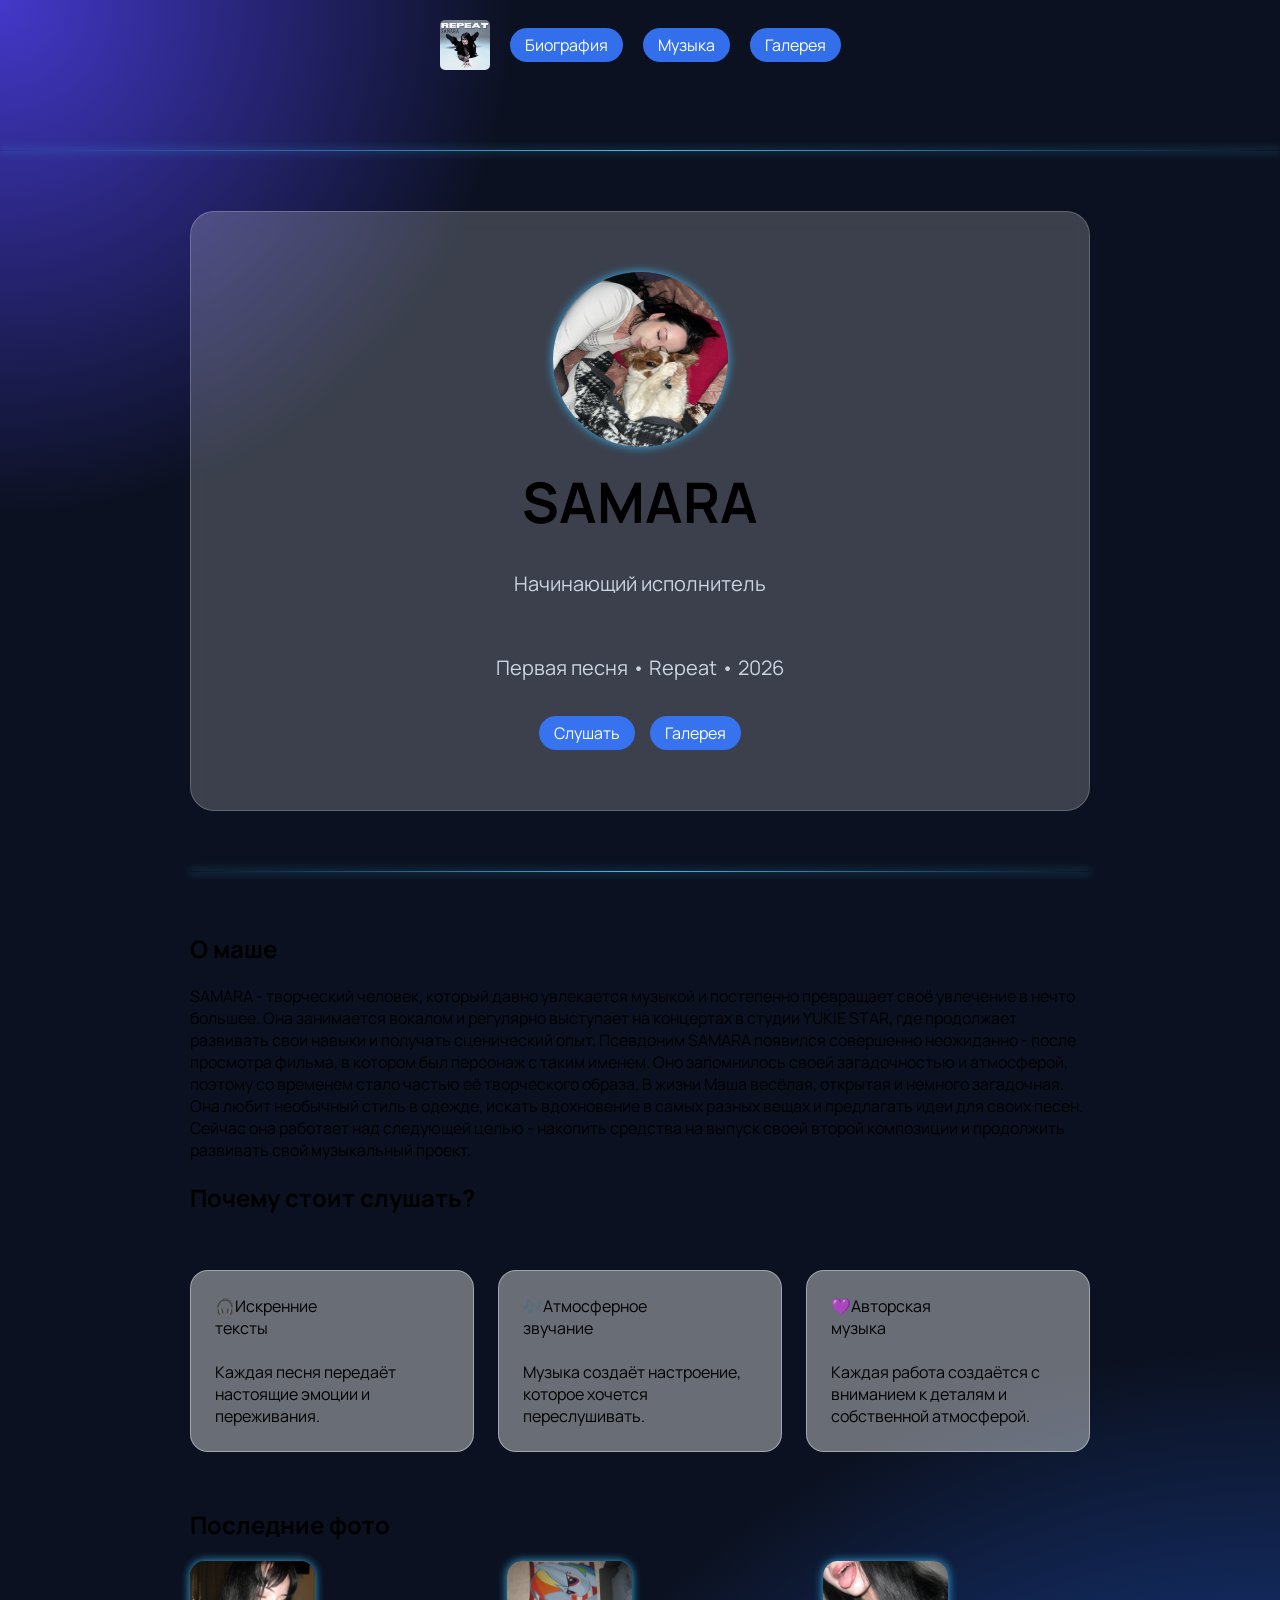
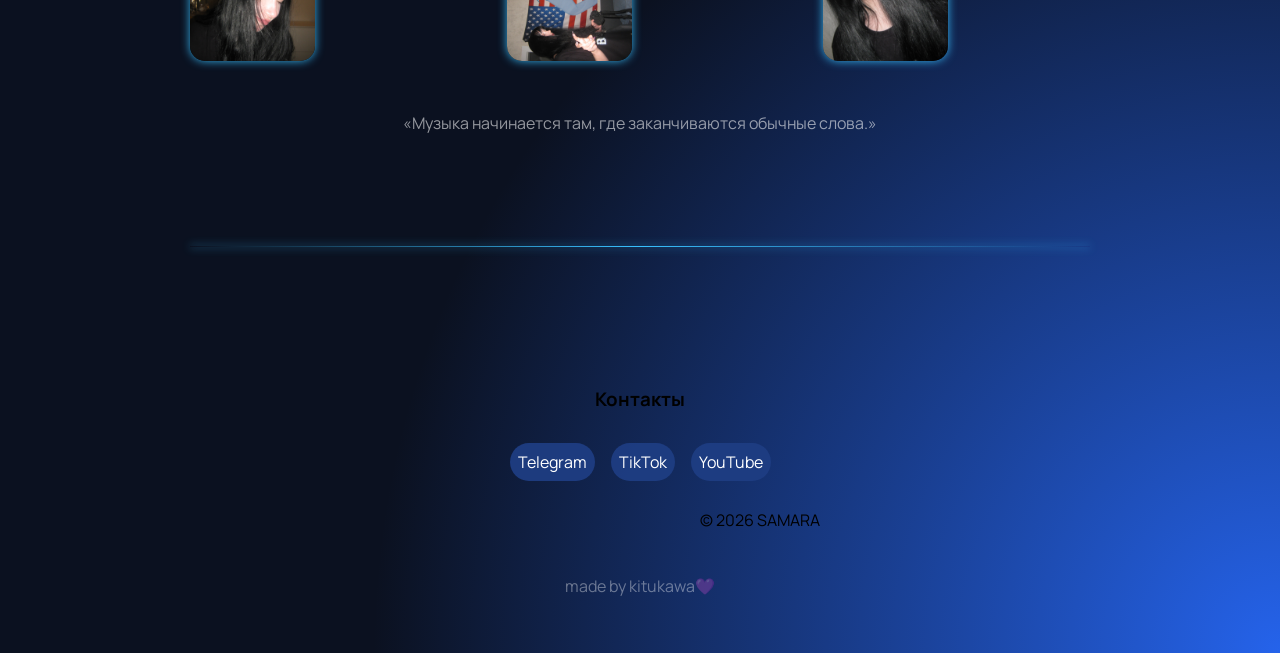
==== index.html @ 6ca5e927 "Move website to root" ====
<!DOCTYPE html>
<html lang="ru">
<head>
    <meta charset="UTF-8">
    <meta name="viewport" content="width=device-width, initial-scale=1.0">
    <title>SAMARA</title>
    <link rel="stylesheet" href="style.css">
    <link rel="shortcut icon" href="images/17.png" type="image/png">
    <link rel="preconnect" href="https://fonts.googleapis.com">
    <link rel="preconnect" href="https://fonts.gstatic.com" crossorigin>
    <link href="https://fonts.googleapis.com/css2?family=Manrope:wght@200..800&display=swap" rel="stylesheet">
</head>
<body>
    <header>
        <nav class="navigation">
            <img class="logo" src="images/17.png" alt="Логотип" width="50" height="50">
                <a class="button" href="">Биография</a>
                <a class="button" href="">Музыка</a>
                <a class="button" href="">Галерея</a>
        </nav>
        <hr>
    </header>
    <main>
        <section class="hero">
            <img class="title-photo" src="images/photo_2026-06-26_01-42-12.jpg" alt="Маша с собакой" width="175" height="175"> 
            <h1>SAMARA</h1>
            <p>Начинающий исполнитель</p>
            <p>Первая песня • Repeat • 2026</p>
            <div class="hero-buttons">
            <a class="button" href="https://www.youtube.com/watch?v=n3jI56tP5HY&list=RDn3jI56tP5HY&start_radio=1">Слушать</a>
            <a class="button" href="gallery.html">Галерея</a>
        </div>
        </section>
        
        <hr>
        <section>
            <h2>
                О маше
            </h2>
            <p>
                SAMARA - творческий человек, который давно увлекается музыкой и постепенно превращает своё увлечение в нечто большее. Она занимается вокалом и регулярно выступает на концертах в студии YUKIE STAR, где продолжает развивать свои навыки и получать сценический опыт.
    
    Псевдоним SAMARA появился совершенно неожиданно - после просмотра фильма, в котором был персонаж с таким именем. Оно запомнилось своей загадочностью и атмосферой, поэтому со временем стало частью её творческого образа.
    
    В жизни Маша весёлая, открытая и немного загадочная. Она любит необычный стиль в одежде, искать вдохновение в самых разных вещах и предлагать идеи для своих песен. Сейчас она работает над следующей целью - накопить средства на выпуск своей второй композиции и продолжить развивать свой музыкальный проект.
            </p>
        </section>
        <h2>
            Почему стоит слушать?
        </h2>
        <section class="cards">
            <article>
                <p class="card">
                    🎧Искренние <br> тексты <br>
                    <br>Каждая песня передаёт настоящие эмоции и переживания.
                </p>
                
            </article>
            <article>
                <p class="card">
                    🎶Атмосферное <br> звучание<br>
                    <br>
                    Музыка создаёт настроение, которое хочется переслушивать.
                </p>
            </article>
            <article>
                <p class="card">
                    💜Авторская <br> музыка<br>
                    <br>
                    Каждая работа создаётся с вниманием к деталям и собственной атмосферой.
                </p>
            </article>
        </section>
        <h2>
            Последние фото
        </h2>
        <section class="last-photo">
            <img src="images/photo_2026-07-06_01-55-44.jpg" alt="Фото Маши" width="125" height="100">
            <img src="images/photo_2026-07-05_22-38-12.jpg" alt="Фото Маши" width="125" height="100">
            <img src="images/photo_2026-07-05_22-32-45.jpg" alt="Фото Маши" width="125" height="100">
        </section>
        <q>Музыка начинается там,
где заканчиваются обычные слова.</q>
    <hr>
    </main>
    <footer class="footer">
        <h3>Контакты</h3>
        <section class="buttons-footer">
            <a class="button-footer" href="https://t.me/marihuanaaar">Telegram</a>
            <a class="button-footer" href="https://www.tiktok.com/@mariakhrus">TikTok</a>
            <a class="button-footer" href="https://www.youtube.com/channel/UCsWjDL3aK9iFbwJGLEIV42A">YouTube</a>
        </section>
        <p class="footer-right">© 2026 SAMARA</p>
        <p class="made-by">
            made by kitukawa💜
        </p>
    </footer>
</body>
</html>
---- style.css ----
:root {
    --box-shadow: 0 0 10px #38c0ffe8;
}

body{
    font-family:"Manrope",sans-serif;
    margin: 0;
    min-height: 100vh;
    background:
        radial-gradient(circle at top left, #4338ca 0%, transparent 20%),
        radial-gradient(circle at bottom right, #2563eb 0%, transparent 35%),#0B1120;

}
main{
    max-width:900px;
    margin:0 auto;
}

.logo {
    border-radius: 5px;
    transition: 0.3s;
}

.logo:hover {
    transform: rotate(10deg);
}

.navigation {
    display: flex;
    align-items: center;
    gap: 20px;
    justify-content: center;
    padding: 20px;
}

hr {
    border: none;
    height: 1px;
    margin: 60px 0;

    background: linear-gradient(
        to right,
        transparent,
        #38c0ff,
        transparent
    );

    box-shadow: 0 0 8px #38c0ff;
}

.button {
    text-decoration: none;
    color: white;
    background-color: #3877ffe8;
    padding: 6px 15px;
    border-radius: 20px;
    transition: 0.4s;
}

.button:hover {
    box-shadow:var(--box-shadow);
    transform: scale(1.2);
}

.title-photo {
    border-radius: 50%;
    box-shadow:var(--box-shadow);
}

.hero {
    display: flex;
    align-items: center;
    flex-direction: column;
    padding: 60px 0;
    background: rgba(255, 255, 255, 0.199);
    border:1px solid rgba(255,255,255,0.199);
    border-radius:24px;
    padding:60px;
    backdrop-filter: blur(10px);
}

.hero h1{
    font-size: 56px;
    margin: 16px 0 8px;
}

.hero p{
    font-size: 20px;
    color: #cbd5e1;
    margin-bottom: 32px;
    line-height: 1.6;
}


.hero-buttons {
    display: flex;
    justify-content: center;
    gap: 15px;
}

.cards{
    display:grid;
    grid-template-columns:repeat(3,1fr);
    gap:24px;
    margin:40px 0;
}

.card{
    background:rgba(255, 255, 255, 0.39);
    border:1px solid rgba(255, 255, 255, 0.39);
    border-radius:18px;
    padding:24px;
    transition:.3s;
}

.card:hover{
    transform:translateY(-8px);

    box-shadow:0 0 25px rgba(56,192,255,.25);
}

.last-photo {
    display: grid;
    grid-template-columns: repeat(3, 1fr);
    gap: 50px;
    
}

.last-photo img {
    box-shadow: var(--box-shadow);
    border-radius: 15px;
    transition: 0.3s;
    cursor: pointer;
}

.last-photo img:hover {
    transform:scale(1.07);
}

q {
    display: flex;
    padding: 50px;
    align-items: center;
    justify-content: center;
    color: rgba(255, 255, 255, 0.562);
    line-height: 1.6;
}

.footer {
    display: flex;
    flex-direction: column;
    gap: 12px;
    margin-top:80px;
    padding:40px;
    text-align:center;
}
.buttons-footer {
    display: flex;
    align-items: center;
    justify-content: center;
    gap: 16px;
}

.button-footer {
    display: inline-block;
    padding: 8px;
    text-decoration: none;
    color: white;
    background-color:  #1e3e83ee;
    border-radius: 20px;
}

.made-by {
    color: rgba(255, 255, 255, 0.377);
}

.footer-right {
    display: flex;
    align-items: flex-start;
    margin-left: auto;
    margin-right: 35%;
}

.gallery {
    display: grid;
    grid-template-columns: repeat(3, 1fr);
    gap: 25px;
}
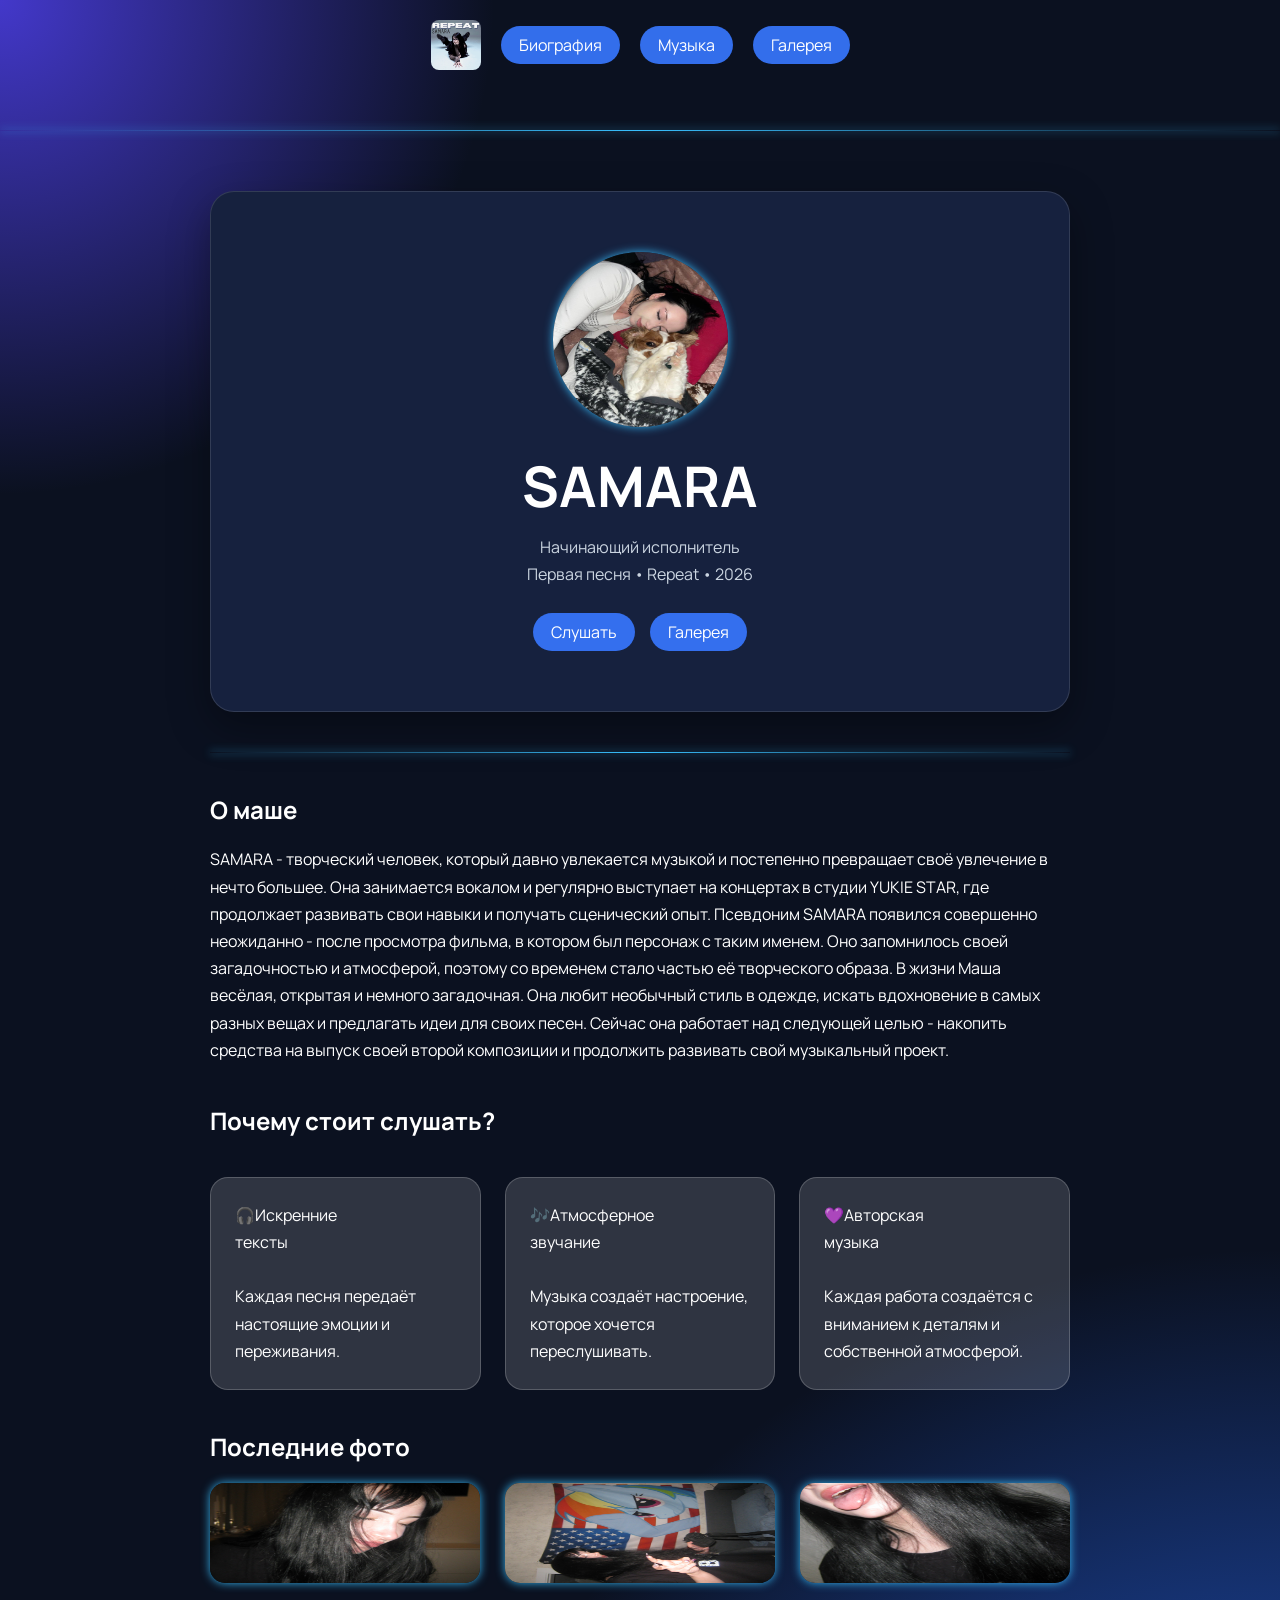
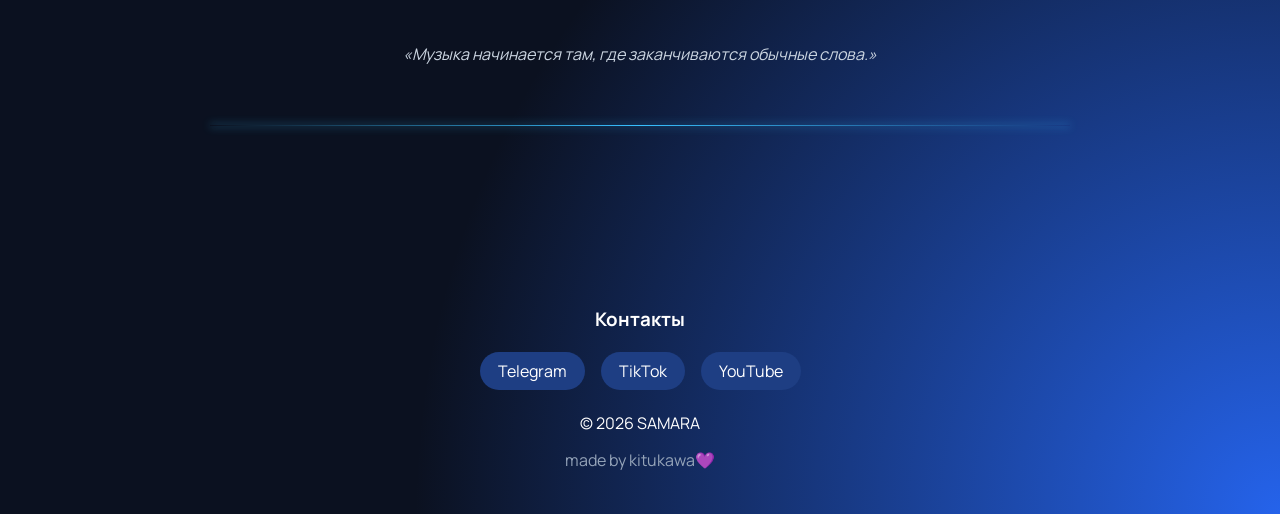
==== commit 5d54d3bf: "Second fix" ====
--- a/index.html
+++ b/index.html
@@ -3,6 +3,8 @@
 <head>
     <meta charset="UTF-8">
     <meta name="viewport" content="width=device-width, initial-scale=1.0">
+    <meta name="theme-color" content="#0B1120">
+    <meta name="color-scheme" content="dark">
     <title>SAMARA</title>
     <link rel="stylesheet" href="style.css">
     <link rel="shortcut icon" href="images/17.png" type="image/png">
--- a/style.css
+++ b/style.css
@@ -1,102 +1,140 @@
-:root {
-    --box-shadow: 0 0 10px #38c0ffe8;
+*{
+    margin: 0;
+    padding: 0;
+    box-sizing: border-box;
+}
+
+:root{
+    --box-shadow:0 0 10px #38c0ffe8;
+}
+
+html{
+    color-scheme: only dark;
 }
 
 body{
     font-family:"Manrope",sans-serif;
-    margin: 0;
-    min-height: 100vh;
+    min-height:100vh;
+    color:white;
+
     background:
-        radial-gradient(circle at top left, #4338ca 0%, transparent 20%),
-        radial-gradient(circle at bottom right, #2563eb 0%, transparent 35%),#0B1120;
-
-}
+    radial-gradient(circle at top left,#4338ca 0%,transparent 20%),
+    radial-gradient(circle at bottom right,#2563eb 0%,transparent 35%),
+    #0B1120;
+}
+
 main{
     max-width:900px;
     margin:0 auto;
-}
-
-.logo {
-    border-radius: 5px;
-    transition: 0.3s;
-}
-
-.logo:hover {
-    transform: rotate(10deg);
-}
-
-.navigation {
-    display: flex;
-    align-items: center;
-    gap: 20px;
-    justify-content: center;
-    padding: 20px;
-}
-
-hr {
-    border: none;
-    height: 1px;
-    margin: 60px 0;
-
-    background: linear-gradient(
+    padding:20px;
+}
+
+/* ---------- Текст ---------- */
+
+h1,h2,h3,p,q,a{
+    color:white;
+}
+
+p{
+    line-height:1.7;
+}
+
+h2{
+    margin:40px 0 20px;
+}
+
+/* ---------- Навигация ---------- */
+
+.navigation{
+    display:flex;
+    justify-content:center;
+    align-items:center;
+    gap:20px;
+    padding:20px;
+}
+
+.logo{
+    border-radius:8px;
+    transition:.3s;
+}
+
+.logo:hover{
+    transform:rotate(10deg);
+}
+
+/* ---------- Линия ---------- */
+
+hr{
+    border:none;
+    height:1px;
+    margin:40px 0;
+
+    background:linear-gradient(
         to right,
         transparent,
         #38c0ff,
         transparent
     );
 
-    box-shadow: 0 0 8px #38c0ff;
-}
-
-.button {
-    text-decoration: none;
-    color: white;
-    background-color: #3877ffe8;
-    padding: 6px 15px;
-    border-radius: 20px;
-    transition: 0.4s;
-}
-
-.button:hover {
+    box-shadow:0 0 8px #38c0ff;
+}
+
+/* ---------- Кнопки ---------- */
+
+.button{
+    text-decoration:none;
+    background:#3877ffe8;
+    padding:8px 18px;
+    border-radius:20px;
+    transition:.3s;
+}
+
+.button:hover{
+    transform:scale(1.08);
     box-shadow:var(--box-shadow);
-    transform: scale(1.2);
-}
-
-.title-photo {
-    border-radius: 50%;
+}
+
+/* ---------- Hero ---------- */
+
+.hero{
+    display:flex;
+    flex-direction:column;
+    align-items:center;
+    text-align:center;
+
+    padding:60px 30px;
+
+    border-radius:24px;
+
+    background:#16213e;
+
+    border:1px solid rgba(255,255,255,.12);
+
+    box-shadow:0 15px 40px rgba(0,0,0,.35);
+}
+
+.title-photo{
+    border-radius:50%;
     box-shadow:var(--box-shadow);
 }
 
-.hero {
-    display: flex;
-    align-items: center;
-    flex-direction: column;
-    padding: 60px 0;
-    background: rgba(255, 255, 255, 0.199);
-    border:1px solid rgba(255,255,255,0.199);
-    border-radius:24px;
-    padding:60px;
-    backdrop-filter: blur(10px);
-}
-
 .hero h1{
-    font-size: 56px;
-    margin: 16px 0 8px;
+    font-size:56px;
+    margin:20px 0 10px;
 }
 
 .hero p{
-    font-size: 20px;
-    color: #cbd5e1;
-    margin-bottom: 32px;
-    line-height: 1.6;
-}
-
-
-.hero-buttons {
-    display: flex;
-    justify-content: center;
-    gap: 15px;
-}
+    color:#cbd5e1;
+}
+
+.hero-buttons{
+    display:flex;
+    justify-content:center;
+    gap:15px;
+    margin-top:25px;
+}
+
+/* ---------- Карточки ---------- */
 
 .cards{
     display:grid;
@@ -106,8 +144,8 @@
 }
 
 .card{
-    background:rgba(255, 255, 255, 0.39);
-    border:1px solid rgba(255, 255, 255, 0.39);
+    background:rgba(255,255,255,.15);
+    border:1px solid rgba(255,255,255,.2);
     border-radius:18px;
     padding:24px;
     transition:.3s;
@@ -115,74 +153,128 @@
 
 .card:hover{
     transform:translateY(-8px);
-
-    box-shadow:0 0 25px rgba(56,192,255,.25);
-}
-
-.last-photo {
-    display: grid;
-    grid-template-columns: repeat(3, 1fr);
-    gap: 50px;
-    
-}
-
-.last-photo img {
-    box-shadow: var(--box-shadow);
-    border-radius: 15px;
-    transition: 0.3s;
-    cursor: pointer;
-}
-
-.last-photo img:hover {
-    transform:scale(1.07);
-}
-
-q {
-    display: flex;
-    padding: 50px;
-    align-items: center;
-    justify-content: center;
-    color: rgba(255, 255, 255, 0.562);
-    line-height: 1.6;
-}
-
-.footer {
-    display: flex;
-    flex-direction: column;
-    gap: 12px;
+    box-shadow:0 0 25px rgba(56,192,255,.3);
+}
+
+/* ---------- Фото ---------- */
+
+.last-photo{
+    display:grid;
+    grid-template-columns:repeat(3,1fr);
+    gap:25px;
+}
+
+.last-photo img{
+    width:100%;
+    border-radius:15px;
+    transition:.3s;
+    box-shadow:var(--box-shadow);
+}
+
+.last-photo img:hover{
+    transform:scale(1.05);
+}
+
+/* ---------- Галерея ---------- */
+
+.gallery{
+    display:grid;
+    grid-template-columns:repeat(3,1fr);
+    gap:25px;
+}
+
+.gallery img{
+    width:100%;
+    border-radius:15px;
+}
+
+/* ---------- Цитата ---------- */
+
+q{
+    display:block;
+    text-align:center;
+    margin:60px auto;
+    color:#cbd5e1;
+    font-style:italic;
+}
+
+/* ---------- Footer ---------- */
+
+.footer{
     margin-top:80px;
     padding:40px;
     text-align:center;
 }
-.buttons-footer {
-    display: flex;
-    align-items: center;
-    justify-content: center;
-    gap: 16px;
-}
-
-.button-footer {
-    display: inline-block;
-    padding: 8px;
-    text-decoration: none;
-    color: white;
-    background-color:  #1e3e83ee;
-    border-radius: 20px;
-}
-
-.made-by {
-    color: rgba(255, 255, 255, 0.377);
-}
-
-.footer-right {
-    display: flex;
-    align-items: flex-start;
-    margin-left: auto;
-    margin-right: 35%;
-}
-
-.gallery {
-    display: grid;
-    grid-template-columns: repeat(3, 1fr);
-    gap: 25px;
+
+.buttons-footer{
+    display:flex;
+    justify-content:center;
+    gap:16px;
+    margin:20px 0;
+}
+
+.button-footer{
+    text-decoration:none;
+    color:white;
+    background:#1e3e83;
+    padding:8px 18px;
+    border-radius:20px;
+}
+
+.footer-right{
+    margin-top:20px;
+}
+
+.made-by{
+    color:#94a3b8;
+    margin-top:10px;
+}
+
+/* ========================= */
+/*        МОБИЛЬНАЯ          */
+/* ========================= */
+
+@media (max-width:768px){
+
+    main{
+        padding:15px;
+    }
+
+    .navigation{
+        flex-wrap:wrap;
+        gap:12px;
+    }
+
+    .hero{
+        padding:35px 20px;
+    }
+
+    .hero h1{
+        font-size:42px;
+    }
+
+    .hero p{
+        font-size:18px;
+    }
+
+    .hero-buttons{
+        flex-direction:column;
+        align-items:center;
+    }
+
+    .cards{
+        grid-template-columns:1fr;
+    }
+
+    .last-photo{
+        grid-template-columns:1fr;
+    }
+
+    .gallery{
+        grid-template-columns:1fr;
+    }
+
+    .buttons-footer{
+        flex-direction:column;
+    }
 }
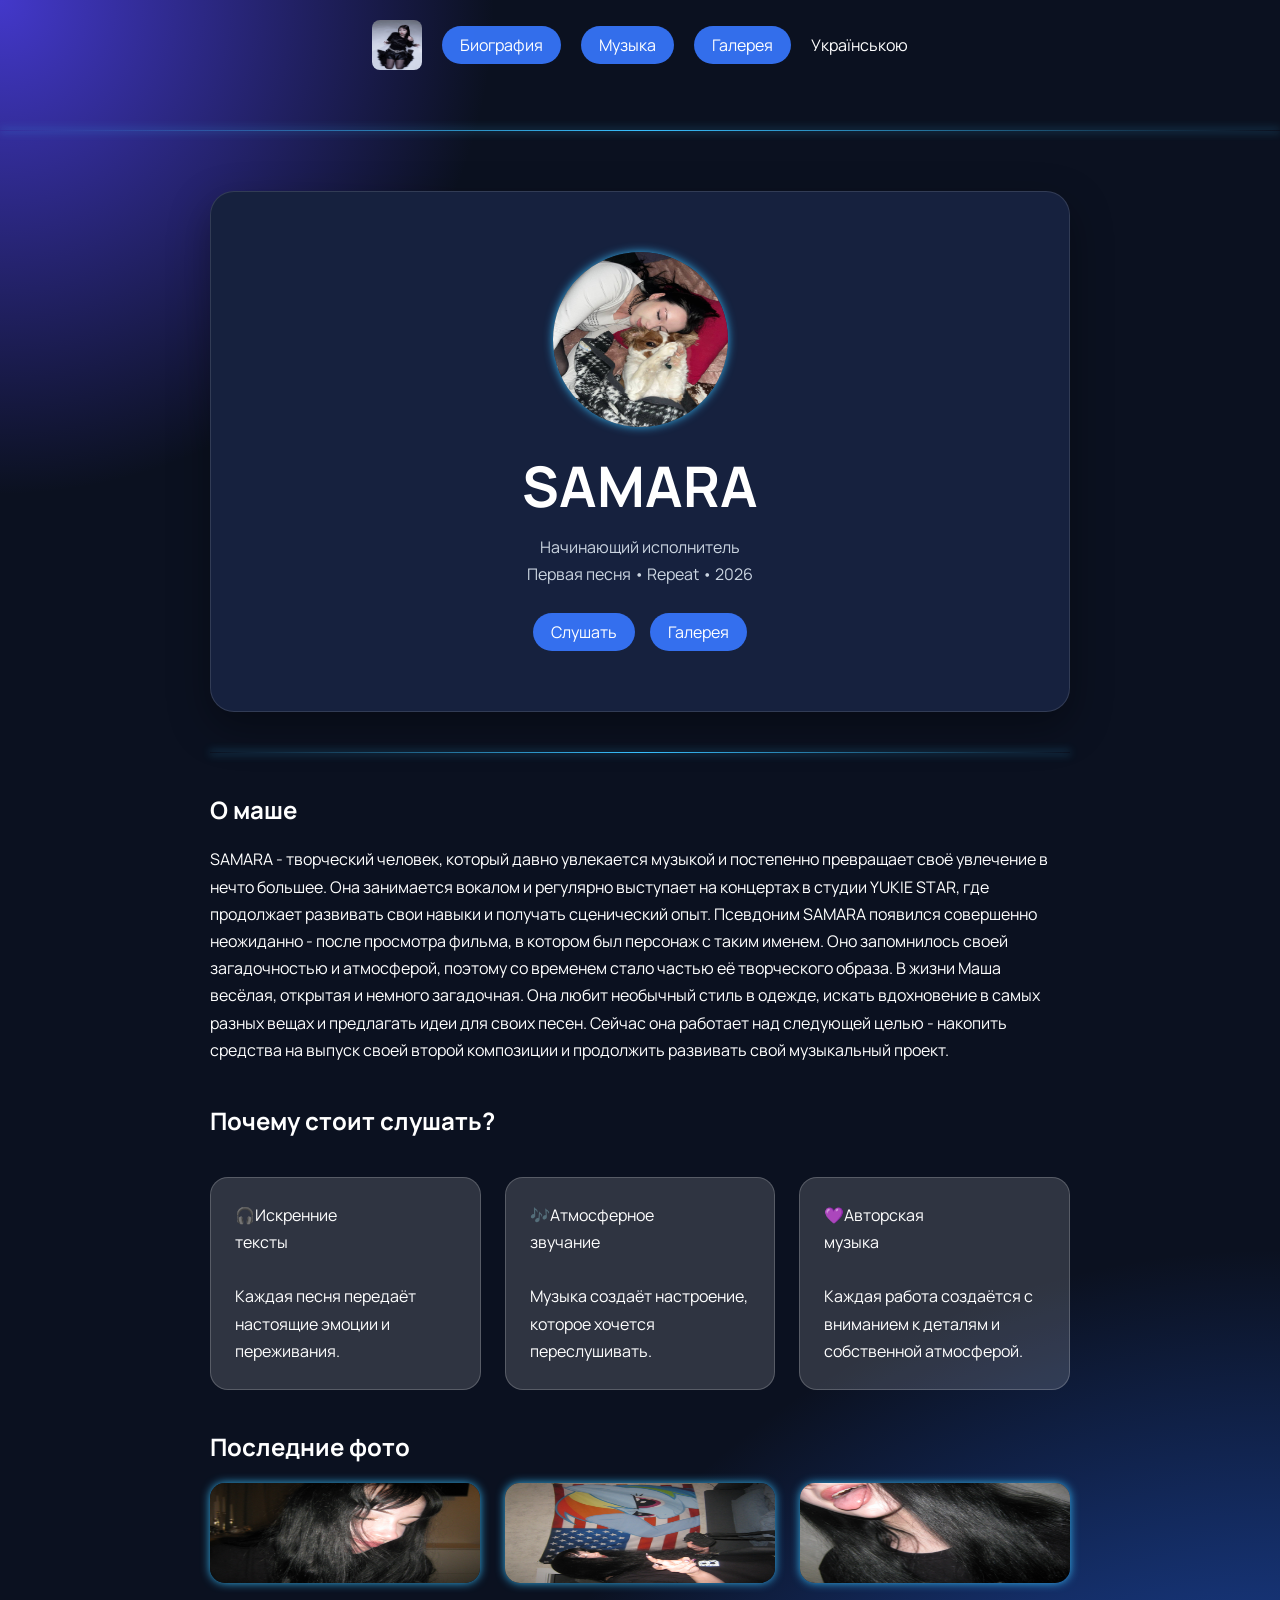
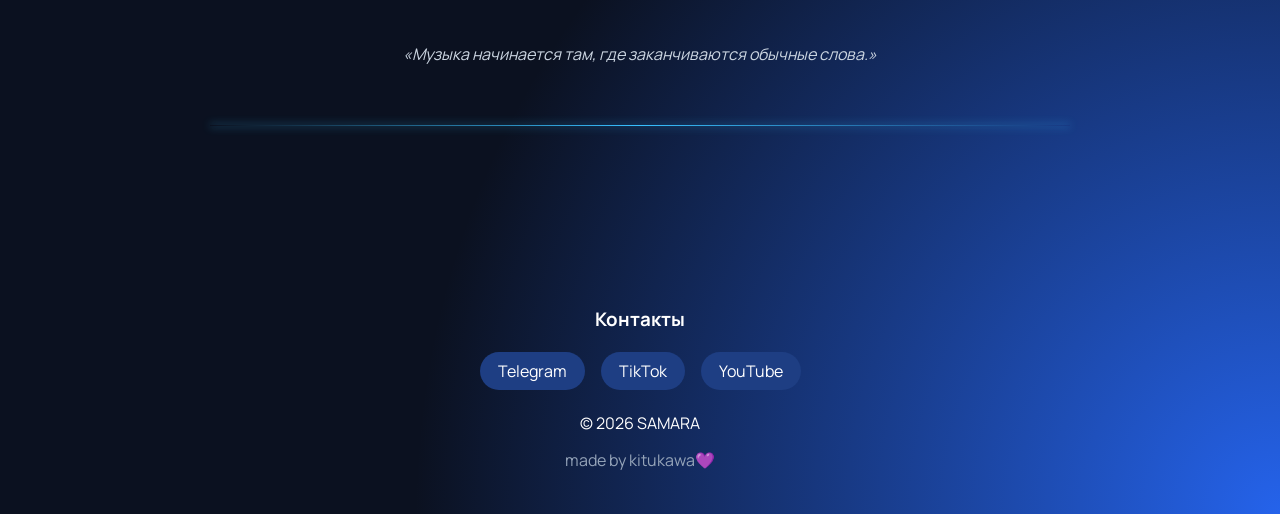
==== commit d2e62795: "Added Ukranian version" ====
--- a/index.html
+++ b/index.html
@@ -15,10 +15,11 @@
 <body>
     <header>
         <nav class="navigation">
-            <img class="logo" src="images/17.png" alt="Логотип" width="50" height="50">
-                <a class="button" href="">Биография</a>
-                <a class="button" href="">Музыка</a>
-                <a class="button" href="">Галерея</a>
+            <img class="logo" src="images/photo_2026-07-08_22-02-43.jpg" alt="Логотип" width="50" height="50">
+                <a class="button" href="#bio">Биография</a>
+                <a class="button" href="https://www.youtube.com/watch?v=n3jI56tP5HY&list=RDn3jI56tP5HY&start_radio=1" target="_blank">Музыка</a>
+                <a class="button" href="gallery.html" target="_blank">Галерея</a>
+                <a class="button-ukraine" href="ukrainian.html" target="_blank">Українською</a>
         </nav>
         <hr>
     </header>
@@ -36,7 +37,7 @@
         
         <hr>
         <section>
-            <h2>
+            <h2 id="bio">
                 О маше
             </h2>
             <p>
--- a/style.css
+++ b/style.css
@@ -77,6 +77,7 @@
     );
 
     box-shadow:0 0 8px #38c0ff;
+    scroll-behavior: smooth;
 }
 
 /* ---------- Кнопки ---------- */
@@ -92,6 +93,12 @@
 .button:hover{
     transform:scale(1.08);
     box-shadow:var(--box-shadow);
+}
+
+.button-ukraine {
+    text-decoration: none;
+    color: white;
+    
 }
 
 /* ---------- Hero ---------- */
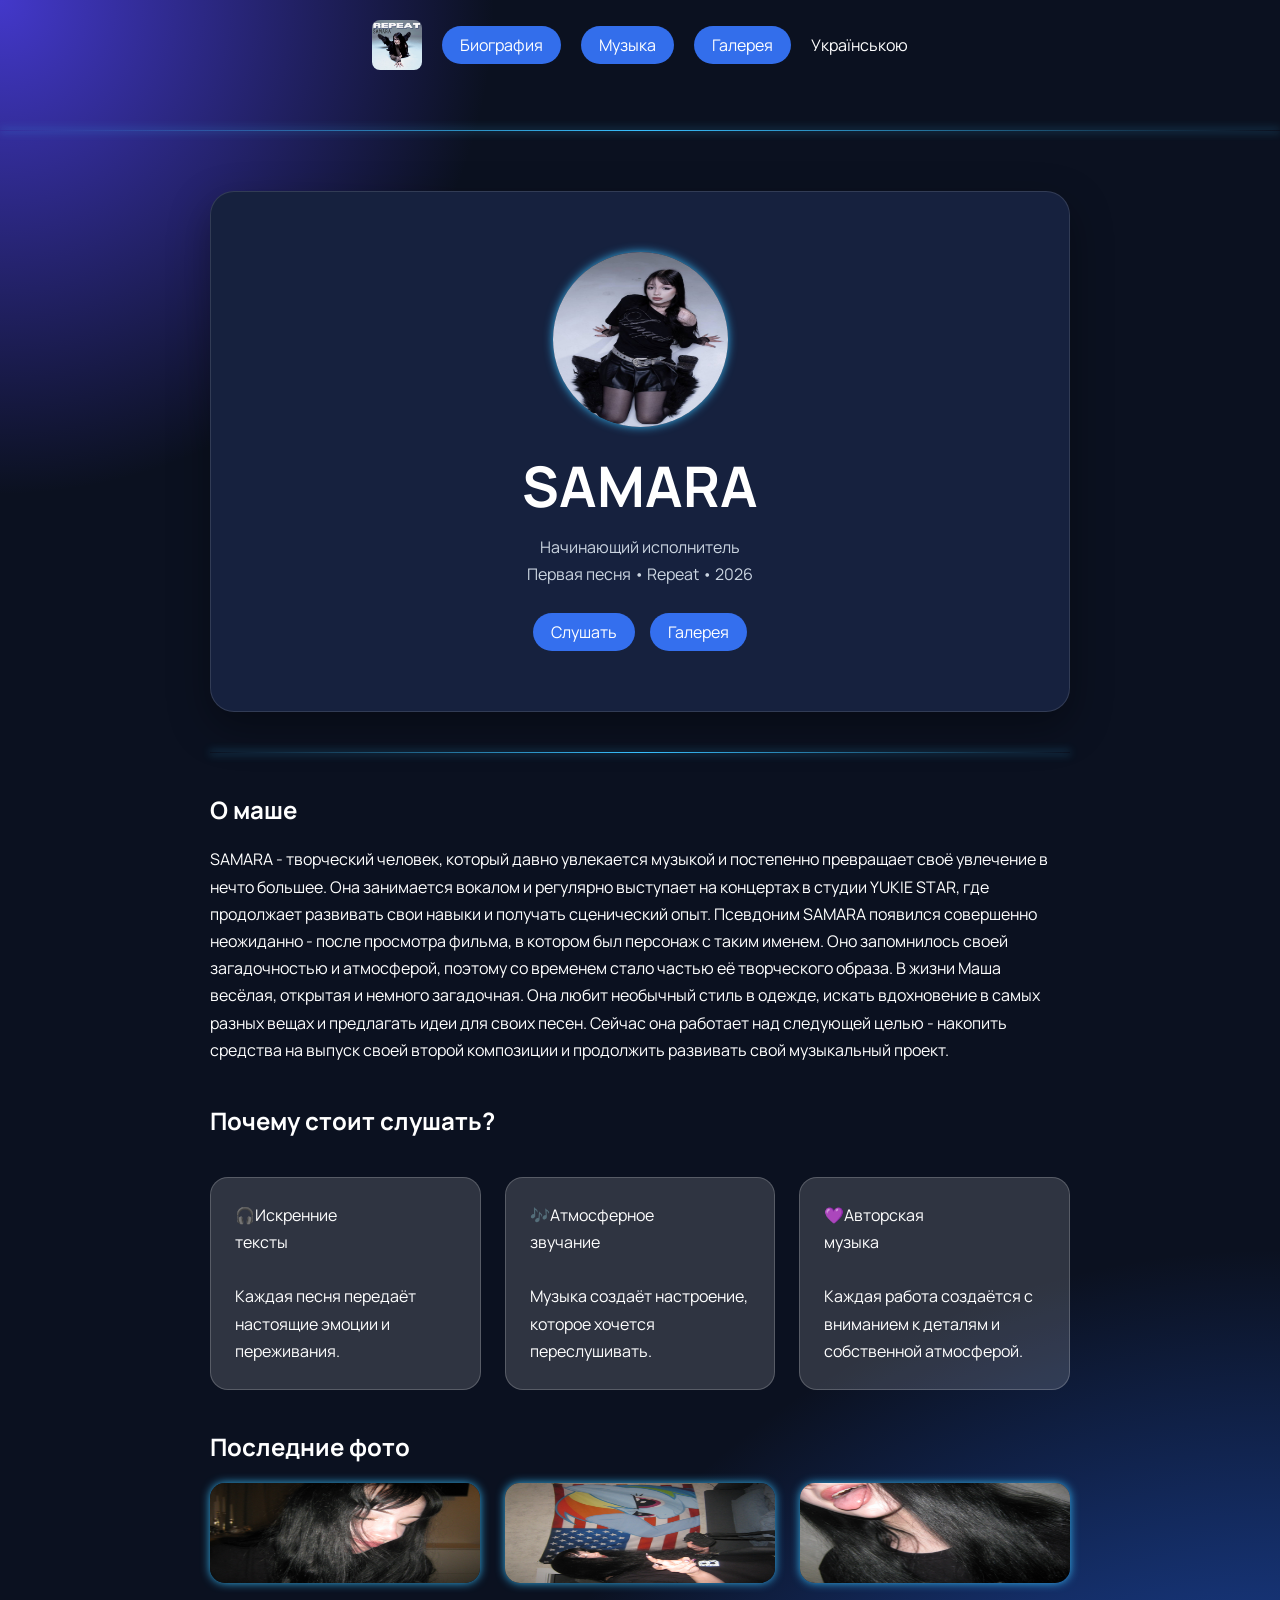
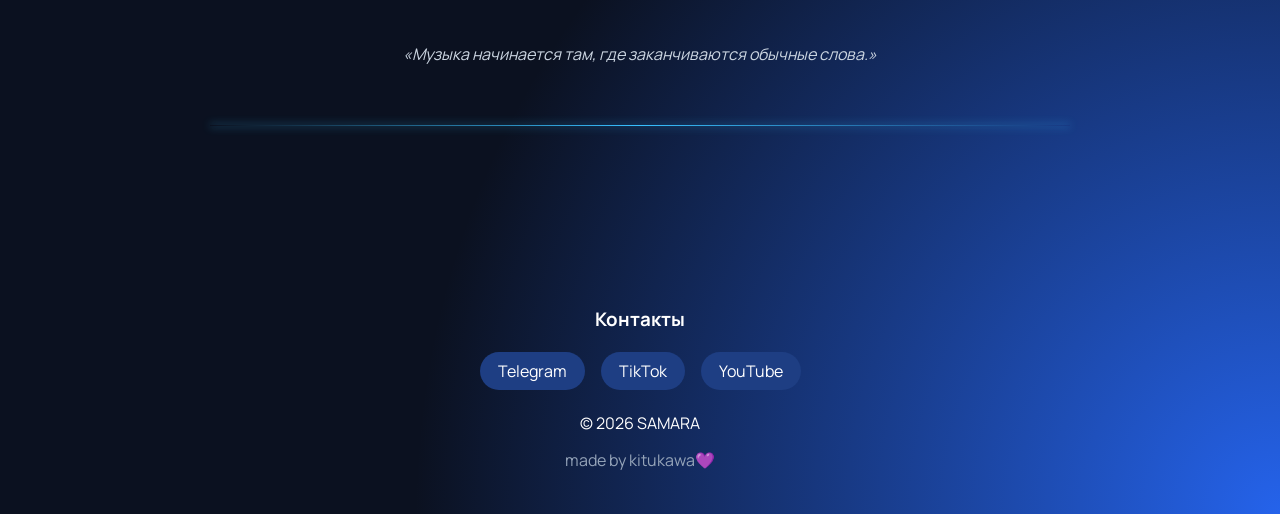
==== commit 1a84177b: "Fix Ukranian version" ====
--- a/index.html
+++ b/index.html
@@ -15,7 +15,7 @@
 <body>
     <header>
         <nav class="navigation">
-            <img class="logo" src="images/photo_2026-07-08_22-02-43.jpg" alt="Логотип" width="50" height="50">
+            <img class="logo" src="images/17.png" alt="Логотип" width="50" height="50">
                 <a class="button" href="#bio">Биография</a>
                 <a class="button" href="https://www.youtube.com/watch?v=n3jI56tP5HY&list=RDn3jI56tP5HY&start_radio=1" target="_blank">Музыка</a>
                 <a class="button" href="gallery.html" target="_blank">Галерея</a>
@@ -25,7 +25,7 @@
     </header>
     <main>
         <section class="hero">
-            <img class="title-photo" src="images/photo_2026-06-26_01-42-12.jpg" alt="Маша с собакой" width="175" height="175"> 
+            <img class="title-photo" src="images/photo_2026-07-08_22-02-43.jpg" alt="Фото Маши" width="175" height="175"> 
             <h1>SAMARA</h1>
             <p>Начинающий исполнитель</p>
             <p>Первая песня • Repeat • 2026</p>
